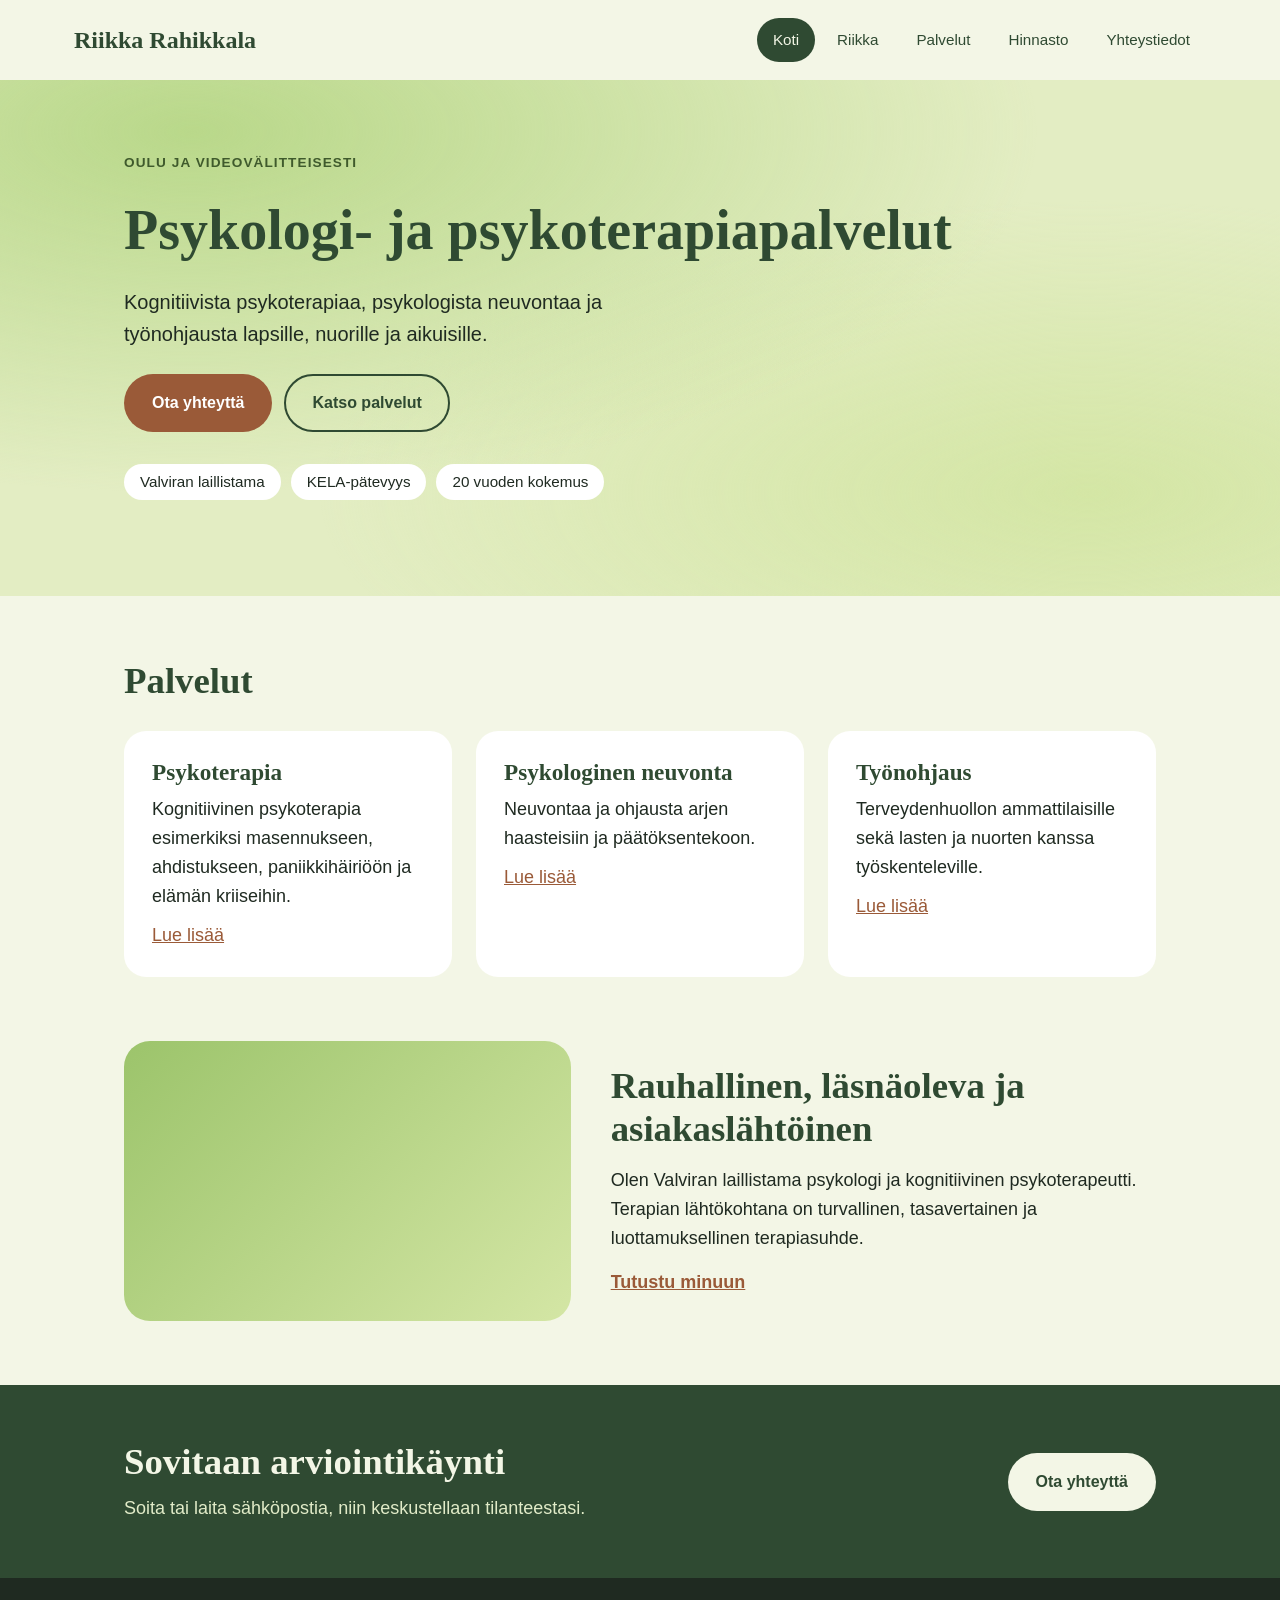
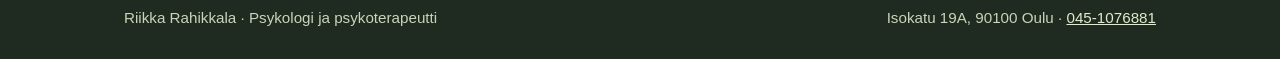
==== index.html @ 6160d8fe "Uusi sivusto: koti, riikka, palvelut, hinnasto, yhteystiedot Co-Authored-By: Claude Sonnet 5.5 <nore" ====
<!doctype html>
<html lang="fi">
<head>
<meta charset="utf-8">
<meta name="viewport" content="width=device-width, initial-scale=1">
<title>Riikka Rahikkala – psykologi- ja psykoterapiapalvelut Oulussa</title>
<meta name="description" content="Kognitiivista psykoterapiaa, psykologista neuvontaa ja työnohjausta Oulun seudulla ja videovälitteisesti.">
<link rel="canonical" href="https://ramirahikkala.github.io/riikka-rahikkala/">
<meta property="og:type" content="website">
<meta property="og:locale" content="fi_FI">
<meta property="og:title" content="Riikka Rahikkala – psykologi- ja psykoterapiapalvelut Oulussa">
<meta property="og:description" content="Kognitiivista psykoterapiaa, psykologista neuvontaa ja työnohjausta Oulun seudulla ja videovälitteisesti.">
<meta property="og:url" content="https://ramirahikkala.github.io/riikka-rahikkala/">
<meta name="theme-color" content="#2F4A32">
<link rel="stylesheet" href="style.css">
<script type="application/ld+json">
{"@context":"https://schema.org","@type":"Psychologist","name":"Riikka Rahikkala","description":"Psykologi- ja psykoterapiapalvelut Oulun seudulla ja videovälitteisesti.","url":"https://ramirahikkala.github.io/riikka-rahikkala/","telephone":"+358451076881","address":{"@type":"PostalAddress","streetAddress":"Isokatu 19A","postalCode":"90100","addressLocality":"Oulu","addressCountry":"FI"},"areaServed":"Oulu"}
</script>
</head>
<body>
<a class="skip" href="#sisalto">Siirry sisältöön</a>
<header class="hd">
<a class="logo" href="./">Riikka Rahikkala</a>
<nav class="nav" aria-label="Päävalikko"><a href="./" aria-current="page">Koti</a><a href="riikka/">Riikka</a><a href="palvelut/">Palvelut</a><a href="hinnasto/">Hinnasto</a><a href="yhteystiedot/">Yhteystiedot</a></nav>
</header>
<main id="sisalto">
<section class="hero"><div class="wrap">
<p class="eyebrow">Oulu ja videovälitteisesti</p>
<h1>Psykologi- ja psykoterapiapalvelut</h1>
<p class="lead">Kognitiivista psykoterapiaa, psykologista neuvontaa ja työnohjausta lapsille, nuorille ja aikuisille.</p>
<div class="btns"><a class="btn p" href="yhteystiedot/">Ota yhteyttä</a><a class="btn s" href="palvelut/">Katso palvelut</a></div>
<ul class="chips"><li>Valviran laillistama</li><li>KELA-pätevyys</li><li>20 vuoden kokemus</li></ul>
</div></section>
<section class="section"><div class="wrap">
<h2>Palvelut</h2>
<div class="grid3" style="margin-top:28px">
<div class="card"><h3>Psykoterapia</h3><p>Kognitiivinen psykoterapia esimerkiksi masennukseen, ahdistukseen, paniikkihäiriöön ja elämän kriiseihin.</p><a href="palvelut/">Lue lisää</a></div>
<div class="card"><h3>Psykologinen neuvonta</h3><p>Neuvontaa ja ohjausta arjen haasteisiin ja päätöksentekoon.</p><a href="palvelut/">Lue lisää</a></div>
<div class="card"><h3>Työnohjaus</h3><p>Terveydenhuollon ammattilaisille sekä lasten ja nuorten kanssa työskenteleville.</p><a href="palvelut/">Lue lisää</a></div>
</div></div></section>
<section class="section" style="padding-top:0"><div class="wrap split">
<div class="ph" role="img" aria-label="Vihreä lehtikuvitus"></div>
<div style="flex:1.4 1 340px;display:flex;flex-direction:column;gap:16px">
<h2>Rauhallinen, läsnäoleva ja asiakaslähtöinen</h2>
<p style="margin:0">Olen Valviran laillistama psykologi ja kognitiivinen psykoterapeutti. Terapian lähtökohtana on turvallinen, tasavertainen ja luottamuksellinen terapiasuhde.</p>
<p style="margin:0"><a href="riikka/"><strong>Tutustu minuun</strong></a></p>
</div></div></section>
<section class="cta"><div class="wrap">
<div><h2>Sovitaan arviointikäynti</h2><p>Soita tai laita sähköpostia, niin keskustellaan tilanteestasi.</p></div>
<a class="btn l" href="yhteystiedot/">Ota yhteyttä</a>
</div></section>
</main>
<footer class="ft"><div class="wrap">
<span>Riikka Rahikkala · Psykologi ja psykoterapeutti</span>
<span>Isokatu 19A, 90100 Oulu · <a href="tel:+358451076881">045-1076881</a></span>
</div></footer>
<script src="script.js"></script>
</body>
</html>
---- style.css ----
:root{--bg:#F3F6E6;--green:#2F4A32;--leaf:#E1EBC8;--sage:#E3EDC3;--clay:#9A5A38;--clay-d:#7F4A2E;--ink:#1F2A21;--muted:#4A5A4C;--dark:#1F2A21}
*{box-sizing:border-box}
html{-webkit-text-size-adjust:100%}
body{margin:0;font-family:"Segoe UI",Roboto,"Helvetica Neue",Arial,sans-serif;color:var(--ink);background:var(--bg);line-height:1.6;font-size:18px}
h1,h2,h3{font-family:Georgia,"Times New Roman",serif;color:var(--green);font-weight:600;margin:0;line-height:1.15}
h1{font-size:clamp(2.2rem,5vw,3.5rem)}
h2{font-size:clamp(1.6rem,3.2vw,2.3rem)}
h3{font-size:1.45rem}
a{color:var(--clay)}a:hover{color:var(--clay-d)}
:focus-visible{outline:3px solid var(--clay);outline-offset:2px}
.skip{position:absolute;left:-999px;top:8px;background:#fff;padding:8px 14px;border-radius:8px;z-index:10}
.skip:focus{left:8px}
.wrap{max-width:1080px;margin:0 auto;padding:0 24px}
.hd{display:flex;flex-wrap:wrap;align-items:center;justify-content:space-between;gap:12px 16px;padding:18px 24px;max-width:1180px;margin:0 auto}
.logo{font-family:Georgia,serif;font-size:1.5rem;font-weight:600;color:var(--green);text-decoration:none}
.nav{display:flex;flex-wrap:wrap;gap:6px}
.nav a{padding:10px 16px;border-radius:999px;color:var(--green);text-decoration:none;font-weight:500;font-size:.95rem}
.nav a:hover{background:var(--leaf);color:var(--green)}
.nav a[aria-current=page]{background:var(--green);color:var(--bg)}
.btn{display:inline-block;padding:14px 26px;border-radius:999px;font-weight:600;text-decoration:none;font-size:1rem;border:2px solid transparent}
.btn.p{background:var(--clay);color:#fff}.btn.p:hover{background:var(--clay-d);color:#fff}
.btn.s{border-color:var(--green);color:var(--green)}.btn.s:hover{background:var(--leaf);color:var(--green)}
.btn.l{background:var(--bg);color:var(--green)}.btn.l:hover{background:#fff;color:var(--green)}
.btns{display:flex;flex-wrap:wrap;gap:12px}
.hero{background:radial-gradient(ellipse at 15% 10%,#B9D88A 0%,transparent 55%),radial-gradient(ellipse at 85% 80%,#D4E6A5 0%,transparent 50%),var(--sage)}
.hero .wrap{padding-top:72px;padding-bottom:96px;display:flex;flex-direction:column;gap:24px;align-items:flex-start}
.eyebrow{margin:0;font-weight:600;letter-spacing:.08em;text-transform:uppercase;font-size:.85rem;color:#3F5A2C}
.lead{margin:0;font-size:1.25rem;max-width:36rem}
.chips{display:flex;flex-wrap:wrap;gap:10px;padding:0;margin:8px 0 0;list-style:none}
.chips li{background:#fff;border-radius:999px;padding:6px 16px;font-size:.95rem}
.section{padding:64px 0}
.grid3{display:grid;grid-template-columns:repeat(3,minmax(0,1fr));gap:24px}
.card{background:#fff;border-radius:22px;padding:28px;display:flex;flex-direction:column;gap:10px}
.card p{margin:0}
.split{display:flex;flex-wrap:wrap;gap:40px;align-items:center}
.ph{flex:1 1 300px;min-height:280px;border-radius:26px;background:linear-gradient(135deg,#9CC46B,#D4E6A5)}
.cta{background:var(--green);color:var(--bg);padding:56px 0}
.cta h2{color:var(--bg)}.cta p{margin:10px 0 0;color:var(--leaf)}
.cta .wrap{display:flex;flex-wrap:wrap;gap:24px;align-items:center;justify-content:space-between}
.page{padding:40px 0 80px;display:flex;flex-direction:column;gap:28px}
.box{background:#fff;border-radius:24px;padding:32px}
.three{display:grid;grid-template-columns:repeat(3,minmax(0,1fr));gap:16px}
.three>div{background:var(--bg);border-radius:16px;padding:18px}
.steps{list-style:none;padding:0;margin:0;display:flex;flex-direction:column;gap:18px;counter-reset:s}
.steps li{display:flex;gap:16px;align-items:flex-start;counter-increment:s}
.steps li::before{content:counter(s);flex:none;width:40px;height:40px;border-radius:50%;background:var(--green);color:var(--bg);display:flex;align-items:center;justify-content:center;font-weight:600}
.stats{display:grid;grid-template-columns:repeat(3,minmax(0,1fr));gap:20px}
.stats .big{font-family:Georgia,serif;font-size:2.4rem;color:var(--green);margin:0;line-height:1.1}
.price-row{display:flex;flex-wrap:wrap;align-items:baseline;justify-content:space-between;gap:6px 24px;padding:22px 0;border-bottom:1px solid #D8E3BC}
.price-row:last-child{border-bottom:0}
.price-row h2{font-size:1.5rem}.price-row p{margin:2px 0 0;color:var(--muted);font-size:1rem}
.price{font-family:Georgia,serif;font-size:2rem;color:var(--green);white-space:nowrap}
.note{background:var(--sage);border-radius:24px;padding:28px 32px}
.note p{margin:10px 0 0}
.contact dt{font-size:.85rem;font-weight:600;letter-spacing:.08em;text-transform:uppercase;color:#3F5A2C;margin-top:20px}
.contact dt:first-child{margin-top:0}
.contact dd{margin:4px 0 0;font-size:1.5rem}
.contact a{color:var(--ink)}.contact a:hover{color:var(--clay)}
.ft{background:var(--dark);color:#C9D4B8;padding:28px 0;font-size:.95rem}
.ft .wrap{display:flex;flex-wrap:wrap;gap:12px 40px;justify-content:space-between}
.ft a{color:var(--leaf)}.ft a:hover{color:#fff}
@media(max-width:760px){body{font-size:17px}.grid3,.three,.stats{grid-template-columns:1fr}.hero .wrap{padding-top:48px;padding-bottom:56px}.section{padding:44px 0}.box{padding:24px}.hd{padding:14px 16px}.wrap{padding:0 16px}}
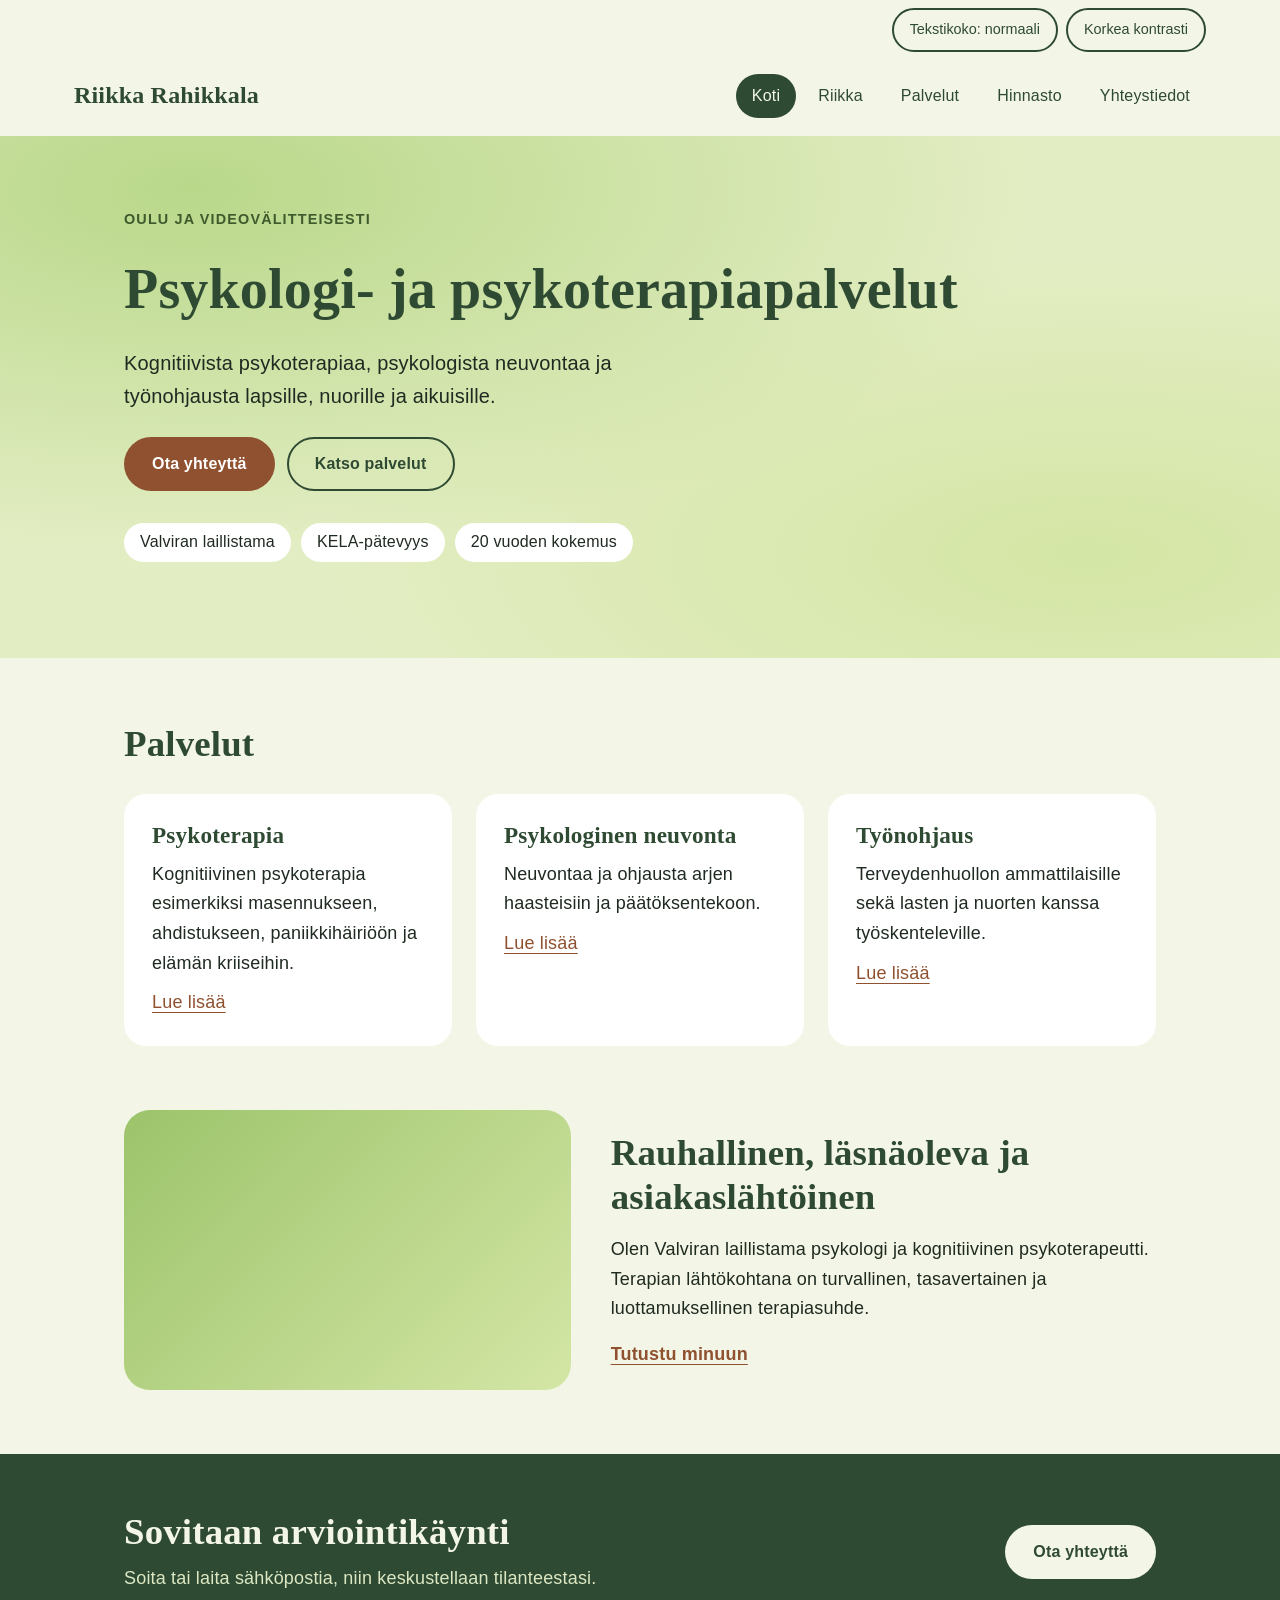
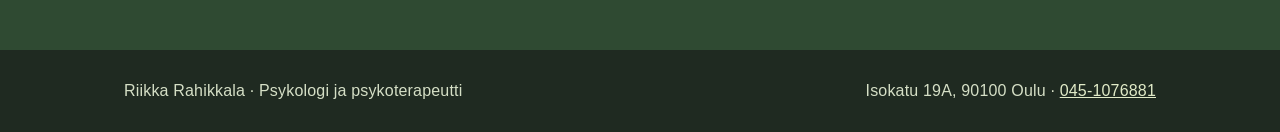
==== commit 3baf943d: "Saavutettavuus: tekstikoko- ja kontrastiasetukset, tumma tila, isommat kosketusalueet Co-Authored-By" ====
--- a/index.html
+++ b/index.html
@@ -11,6 +11,7 @@
 <meta property="og:title" content="Riikka Rahikkala – psykologi- ja psykoterapiapalvelut Oulussa">
 <meta property="og:description" content="Kognitiivista psykoterapiaa, psykologista neuvontaa ja työnohjausta Oulun seudulla ja videovälitteisesti.">
 <meta property="og:url" content="https://ramirahikkala.github.io/riikka-rahikkala/">
+<meta name="color-scheme" content="light dark">
 <meta name="theme-color" content="#2F4A32">
 <link rel="stylesheet" href="style.css">
 <script type="application/ld+json">
@@ -34,12 +35,12 @@
 <section class="section"><div class="wrap">
 <h2>Palvelut</h2>
 <div class="grid3" style="margin-top:28px">
-<div class="card"><h3>Psykoterapia</h3><p>Kognitiivinen psykoterapia esimerkiksi masennukseen, ahdistukseen, paniikkihäiriöön ja elämän kriiseihin.</p><a href="palvelut/">Lue lisää</a></div>
-<div class="card"><h3>Psykologinen neuvonta</h3><p>Neuvontaa ja ohjausta arjen haasteisiin ja päätöksentekoon.</p><a href="palvelut/">Lue lisää</a></div>
-<div class="card"><h3>Työnohjaus</h3><p>Terveydenhuollon ammattilaisille sekä lasten ja nuorten kanssa työskenteleville.</p><a href="palvelut/">Lue lisää</a></div>
+<div class="card"><h3>Psykoterapia</h3><p>Kognitiivinen psykoterapia esimerkiksi masennukseen, ahdistukseen, paniikkihäiriöön ja elämän kriiseihin.</p><a href="palvelut/">Lue lisää<span class="sr">: Psykoterapia</span></a></div>
+<div class="card"><h3>Psykologinen neuvonta</h3><p>Neuvontaa ja ohjausta arjen haasteisiin ja päätöksentekoon.</p><a href="palvelut/">Lue lisää<span class="sr">: Psykologinen neuvonta</span></a></div>
+<div class="card"><h3>Työnohjaus</h3><p>Terveydenhuollon ammattilaisille sekä lasten ja nuorten kanssa työskenteleville.</p><a href="palvelut/">Lue lisää<span class="sr">: Työnohjaus</span></a></div>
 </div></div></section>
 <section class="section" style="padding-top:0"><div class="wrap split">
-<div class="ph" role="img" aria-label="Vihreä lehtikuvitus"></div>
+<div class="ph" aria-hidden="true"></div>
 <div style="flex:1.4 1 340px;display:flex;flex-direction:column;gap:16px">
 <h2>Rauhallinen, läsnäoleva ja asiakaslähtöinen</h2>
 <p style="margin:0">Olen Valviran laillistama psykologi ja kognitiivinen psykoterapeutti. Terapian lähtökohtana on turvallinen, tasavertainen ja luottamuksellinen terapiasuhde.</p>
--- a/style.css
+++ b/style.css
@@ -1,44 +1,53 @@
-:root{--bg:#F3F6E6;--green:#2F4A32;--leaf:#E1EBC8;--sage:#E3EDC3;--clay:#9A5A38;--clay-d:#7F4A2E;--ink:#1F2A21;--muted:#4A5A4C;--dark:#1F2A21}
+:root{color-scheme:light dark;--bg:#F3F6E6;--card:#fff;--green:#2F4A32;--leaf:#E1EBC8;--sage:#E3EDC3;--clay:#8F5130;--clay-d:#6F3E24;--ink:#1F2A21;--muted:#4A5A4C;--dark:#1F2A21;--btn:#8F5130;--btn-h:#6F3E24;--on-btn:#fff;--cta:#2F4A32;--cta-fg:#F3F6E6;--eyebrow:#3F5A2C;--line:#D8E3BC;--hero:radial-gradient(ellipse at 15% 10%,#B9D88A 0%,transparent 55%),radial-gradient(ellipse at 85% 80%,#D4E6A5 0%,transparent 50%),#E3EDC3}
+@media(prefers-color-scheme:dark){:root{--bg:#121A15;--card:#1C2820;--green:#BFD8A0;--leaf:#2B3A2D;--sage:#1E2B21;--clay:#E0A27E;--clay-d:#F0BE9F;--ink:#E8EEDD;--muted:#B5C2B0;--dark:#0B110D;--btn:#E0A27E;--btn-h:#F0BE9F;--on-btn:#1A1008;--cta:#1E2B21;--cta-fg:#F3F6E6;--eyebrow:#BFD8A0;--line:#2B3A2D;--hero:radial-gradient(ellipse at 15% 10%,#2C4A2A 0%,transparent 55%),#16221A}}
 *{box-sizing:border-box}
-html{-webkit-text-size-adjust:100%}
-body{margin:0;font-family:"Segoe UI",Roboto,"Helvetica Neue",Arial,sans-serif;color:var(--ink);background:var(--bg);line-height:1.6;font-size:18px}
-h1,h2,h3{font-family:Georgia,"Times New Roman",serif;color:var(--green);font-weight:600;margin:0;line-height:1.15}
+html{-webkit-text-size-adjust:100%;font-size:100%}
+body{margin:0;font-family:"Segoe UI",Roboto,"Helvetica Neue",Arial,sans-serif;color:var(--ink);background:var(--bg);line-height:1.65;font-size:1.125rem;letter-spacing:.01em}
+h1,h2,h3{font-family:Georgia,"Times New Roman",serif;color:var(--green);font-weight:600;margin:0;line-height:1.2}
 h1{font-size:clamp(2.2rem,5vw,3.5rem)}
 h2{font-size:clamp(1.6rem,3.2vw,2.3rem)}
 h3{font-size:1.45rem}
+p{max-width:44rem}
 a{color:var(--clay)}a:hover{color:var(--clay-d)}
-:focus-visible{outline:3px solid var(--clay);outline-offset:2px}
-.skip{position:absolute;left:-999px;top:8px;background:#fff;padding:8px 14px;border-radius:8px;z-index:10}
+main a:not(.btn){text-decoration:underline;text-underline-offset:.2em;text-decoration-thickness:.08em}
+:focus-visible{outline:3px solid var(--clay);outline-offset:3px;border-radius:4px}
+.cta :focus-visible,.ft :focus-visible{outline-color:#fff}
+.skip{position:absolute;left:-999px;top:8px;background:#fff;color:#000;padding:12px 18px;border-radius:8px;z-index:10;font-weight:600}
 .skip:focus{left:8px}
+.sr{position:absolute;width:1px;height:1px;overflow:hidden;clip:rect(0 0 0 0);white-space:nowrap}
 .wrap{max-width:1080px;margin:0 auto;padding:0 24px}
-.hd{display:flex;flex-wrap:wrap;align-items:center;justify-content:space-between;gap:12px 16px;padding:18px 24px;max-width:1180px;margin:0 auto}
+.a11y{display:flex;flex-wrap:wrap;gap:8px;justify-content:flex-end;padding:8px 24px;max-width:1180px;margin:0 auto;font-size:.9rem}
+.a11y button{font:inherit;min-height:44px;padding:8px 16px;border-radius:999px;border:2px solid var(--green);background:transparent;color:var(--green);cursor:pointer}
+.a11y button:hover{background:var(--leaf)}
+.a11y button[aria-pressed=true]{background:var(--green);color:var(--bg)}
+.hd{display:flex;flex-wrap:wrap;align-items:center;justify-content:space-between;gap:12px 16px;padding:14px 24px 18px;max-width:1180px;margin:0 auto}
 .logo{font-family:Georgia,serif;font-size:1.5rem;font-weight:600;color:var(--green);text-decoration:none}
 .nav{display:flex;flex-wrap:wrap;gap:6px}
-.nav a{padding:10px 16px;border-radius:999px;color:var(--green);text-decoration:none;font-weight:500;font-size:.95rem}
+.nav a{display:inline-flex;align-items:center;min-height:44px;padding:8px 16px;border-radius:999px;color:var(--green);text-decoration:none;font-weight:500;font-size:1rem}
 .nav a:hover{background:var(--leaf);color:var(--green)}
 .nav a[aria-current=page]{background:var(--green);color:var(--bg)}
-.btn{display:inline-block;padding:14px 26px;border-radius:999px;font-weight:600;text-decoration:none;font-size:1rem;border:2px solid transparent}
-.btn.p{background:var(--clay);color:#fff}.btn.p:hover{background:var(--clay-d);color:#fff}
+.btn{display:inline-flex;align-items:center;min-height:48px;padding:12px 26px;border-radius:999px;font-weight:600;text-decoration:none;font-size:1rem;border:2px solid transparent}
+.btn.p{background:var(--btn);color:var(--on-btn)}.btn.p:hover{background:var(--btn-h);color:var(--on-btn)}
 .btn.s{border-color:var(--green);color:var(--green)}.btn.s:hover{background:var(--leaf);color:var(--green)}
-.btn.l{background:var(--bg);color:var(--green)}.btn.l:hover{background:#fff;color:var(--green)}
+.btn.l{background:var(--cta-fg);color:var(--cta)}.btn.l:hover{background:#fff;color:var(--cta)}
 .btns{display:flex;flex-wrap:wrap;gap:12px}
-.hero{background:radial-gradient(ellipse at 15% 10%,#B9D88A 0%,transparent 55%),radial-gradient(ellipse at 85% 80%,#D4E6A5 0%,transparent 50%),var(--sage)}
+.hero{background:var(--hero)}
 .hero .wrap{padding-top:72px;padding-bottom:96px;display:flex;flex-direction:column;gap:24px;align-items:flex-start}
-.eyebrow{margin:0;font-weight:600;letter-spacing:.08em;text-transform:uppercase;font-size:.85rem;color:#3F5A2C}
+.eyebrow{margin:0;font-weight:600;letter-spacing:.08em;text-transform:uppercase;font-size:.9rem;color:var(--eyebrow)}
 .lead{margin:0;font-size:1.25rem;max-width:36rem}
 .chips{display:flex;flex-wrap:wrap;gap:10px;padding:0;margin:8px 0 0;list-style:none}
-.chips li{background:#fff;border-radius:999px;padding:6px 16px;font-size:.95rem}
+.chips li{background:var(--card);border-radius:999px;padding:6px 16px;font-size:1rem}
 .section{padding:64px 0}
 .grid3{display:grid;grid-template-columns:repeat(3,minmax(0,1fr));gap:24px}
-.card{background:#fff;border-radius:22px;padding:28px;display:flex;flex-direction:column;gap:10px}
+.card{background:var(--card);border-radius:22px;padding:28px;display:flex;flex-direction:column;gap:10px}
 .card p{margin:0}
 .split{display:flex;flex-wrap:wrap;gap:40px;align-items:center}
 .ph{flex:1 1 300px;min-height:280px;border-radius:26px;background:linear-gradient(135deg,#9CC46B,#D4E6A5)}
-.cta{background:var(--green);color:var(--bg);padding:56px 0}
-.cta h2{color:var(--bg)}.cta p{margin:10px 0 0;color:var(--leaf)}
+.cta{background:var(--cta);color:var(--cta-fg);padding:56px 0}
+.cta h2{color:var(--cta-fg)}.cta p{margin:10px 0 0;color:#DCE8C4}
 .cta .wrap{display:flex;flex-wrap:wrap;gap:24px;align-items:center;justify-content:space-between}
 .page{padding:40px 0 80px;display:flex;flex-direction:column;gap:28px}
-.box{background:#fff;border-radius:24px;padding:32px}
+.box{background:var(--card);border-radius:24px;padding:32px}
 .three{display:grid;grid-template-columns:repeat(3,minmax(0,1fr));gap:16px}
 .three>div{background:var(--bg);border-radius:16px;padding:18px}
 .steps{list-style:none;padding:0;margin:0;display:flex;flex-direction:column;gap:18px;counter-reset:s}
@@ -46,17 +55,27 @@
 .steps li::before{content:counter(s);flex:none;width:40px;height:40px;border-radius:50%;background:var(--green);color:var(--bg);display:flex;align-items:center;justify-content:center;font-weight:600}
 .stats{display:grid;grid-template-columns:repeat(3,minmax(0,1fr));gap:20px}
 .stats .big{font-family:Georgia,serif;font-size:2.4rem;color:var(--green);margin:0;line-height:1.1}
-.price-row{display:flex;flex-wrap:wrap;align-items:baseline;justify-content:space-between;gap:6px 24px;padding:22px 0;border-bottom:1px solid #D8E3BC}
+.price-row{display:flex;flex-wrap:wrap;align-items:baseline;justify-content:space-between;gap:6px 24px;padding:22px 0;border-bottom:1px solid var(--line)}
 .price-row:last-child{border-bottom:0}
 .price-row h2{font-size:1.5rem}.price-row p{margin:2px 0 0;color:var(--muted);font-size:1rem}
 .price{font-family:Georgia,serif;font-size:2rem;color:var(--green);white-space:nowrap}
 .note{background:var(--sage);border-radius:24px;padding:28px 32px}
 .note p{margin:10px 0 0}
-.contact dt{font-size:.85rem;font-weight:600;letter-spacing:.08em;text-transform:uppercase;color:#3F5A2C;margin-top:20px}
+.contact dt{font-size:.9rem;font-weight:600;letter-spacing:.08em;text-transform:uppercase;color:var(--eyebrow);margin-top:20px}
 .contact dt:first-child{margin-top:0}
-.contact dd{margin:4px 0 0;font-size:1.5rem}
+.contact dd{margin:4px 0 0;font-size:1.5rem;overflow-wrap:anywhere}
 .contact a{color:var(--ink)}.contact a:hover{color:var(--clay)}
-.ft{background:var(--dark);color:#C9D4B8;padding:28px 0;font-size:.95rem}
+.ft{background:var(--dark);color:#D5DFC6;padding:28px 0;font-size:1rem}
 .ft .wrap{display:flex;flex-wrap:wrap;gap:12px 40px;justify-content:space-between}
-.ft a{color:var(--leaf)}.ft a:hover{color:#fff}
-@media(max-width:760px){body{font-size:17px}.grid3,.three,.stats{grid-template-columns:1fr}.hero .wrap{padding-top:48px;padding-bottom:56px}.section{padding:44px 0}.box{padding:24px}.hd{padding:14px 16px}.wrap{padding:0 16px}}
+.ft a{color:#E1EBC8}.ft a:hover{color:#fff}
+@media(max-width:760px){body{font-size:1.0625rem}.grid3,.three,.stats{grid-template-columns:1fr}.hero .wrap{padding-top:48px;padding-bottom:56px}.section{padding:44px 0}.box{padding:24px}.hd,.a11y{padding-left:16px;padding-right:16px}.wrap{padding:0 16px}}
+@media(prefers-reduced-motion:reduce){*{scroll-behavior:auto!important;transition:none!important;animation:none!important}}
+@media(prefers-contrast:more){:root{--muted:var(--ink)}.card,.box,.note,.chips li{border:2px solid currentColor}}
+@media print{.a11y,.skip,.nav,.hero{display:none}body{background:#fff;color:#000}}
+/* Käyttäjän valitsema korkea kontrasti */
+:root[data-contrast=high]{color-scheme:light;--bg:#fff;--card:#fff;--ink:#000;--muted:#000;--green:#000;--clay:#5A2A0A;--clay-d:#000;--sage:#fff;--leaf:#e3e3e3;--btn:#000;--btn-h:#333;--on-btn:#fff;--cta:#000;--cta-fg:#fff;--dark:#000;--eyebrow:#000;--line:#000;--hero:#fff}
+:root[data-contrast=high] .card,:root[data-contrast=high] .box,:root[data-contrast=high] .note,:root[data-contrast=high] .chips li,:root[data-contrast=high] .three>div{border:2px solid #000}
+:root[data-contrast=high] .ph{display:none}
+:root[data-contrast=high] a{text-decoration:underline}
+:root[data-contrast=high] .btn.l{border-color:#fff}
+:root[data-contrast=high] .cta p,:root[data-contrast=high] .ft{color:#fff}
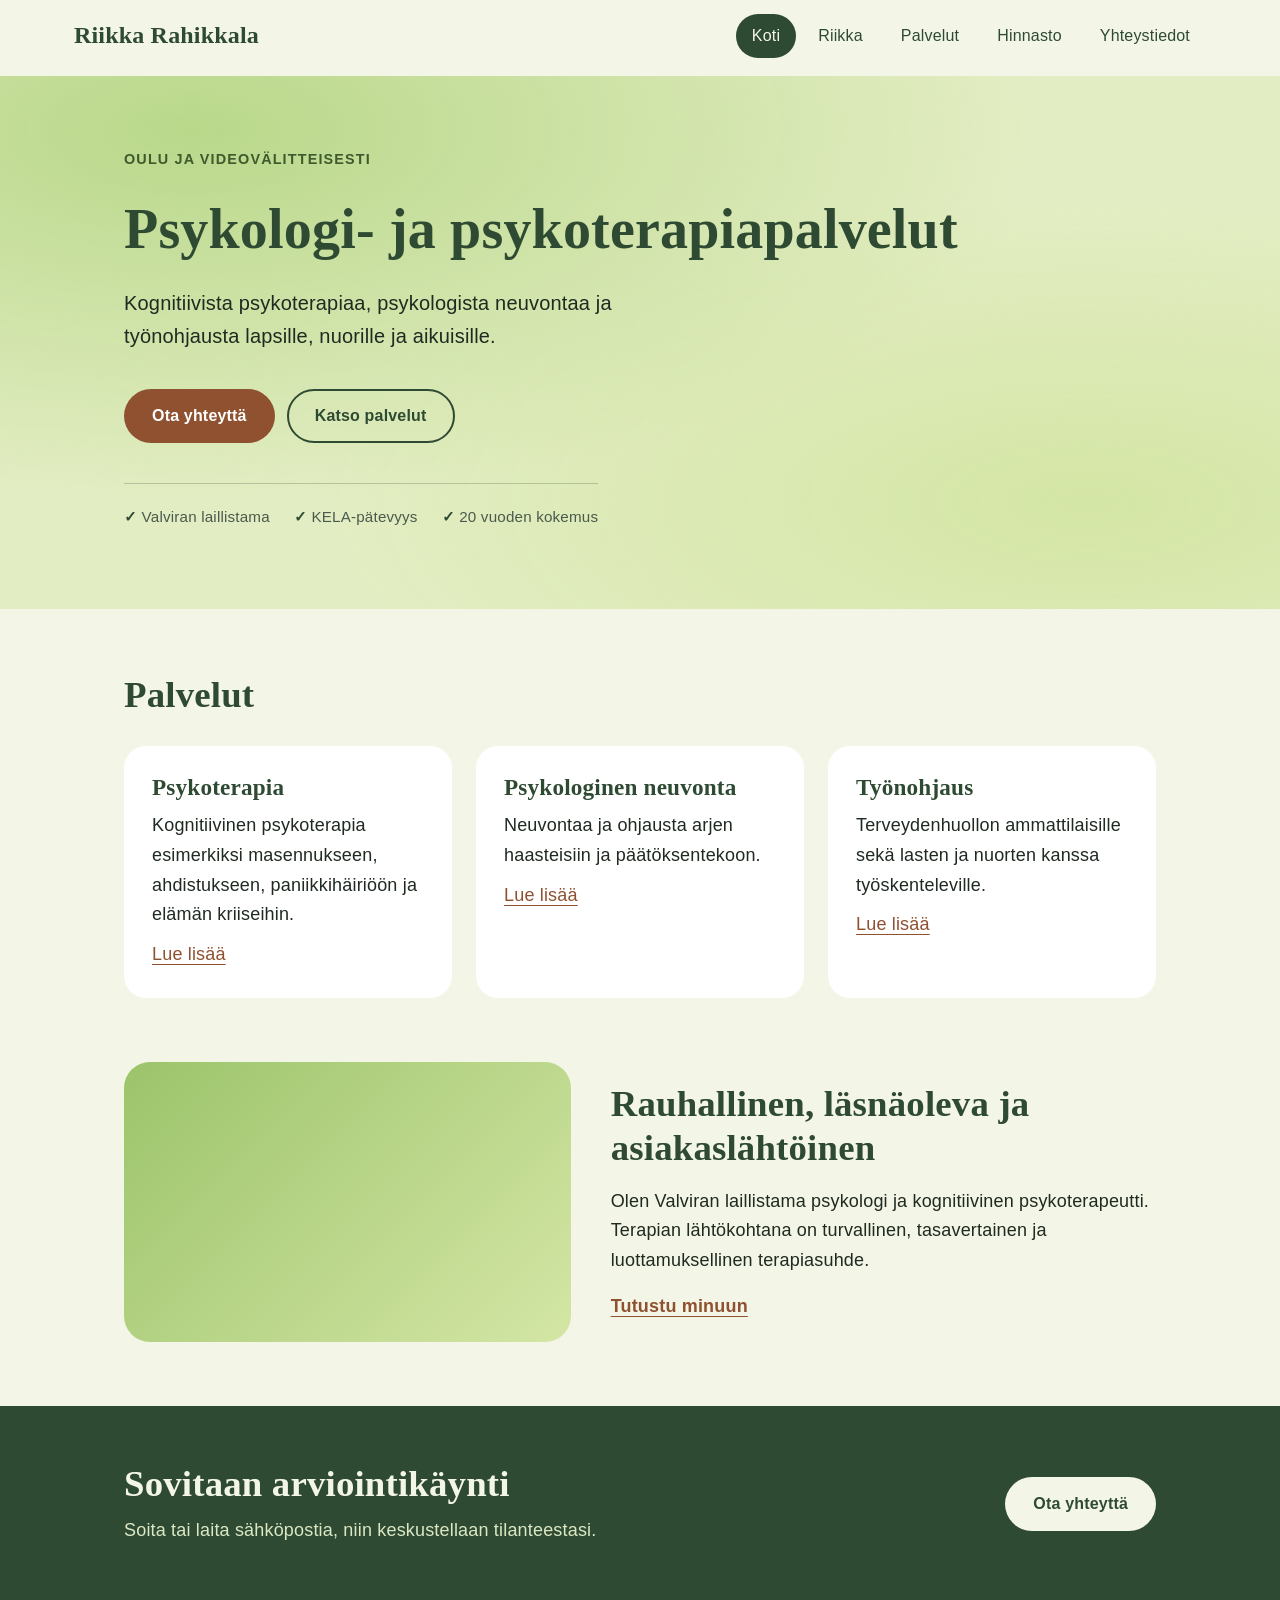
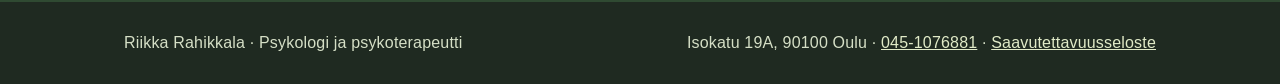
==== commit 8e85a00a: "Lisää saavutettavuusseloste Co-Authored-By: Claude Sonnet 5.5 <noreply@anthropic.com> Claude-Session" ====
--- a/index.html
+++ b/index.html
@@ -53,7 +53,7 @@
 </main>
 <footer class="ft"><div class="wrap">
 <span>Riikka Rahikkala · Psykologi ja psykoterapeutti</span>
-<span>Isokatu 19A, 90100 Oulu · <a href="tel:+358451076881">045-1076881</a></span>
+<span>Isokatu 19A, 90100 Oulu · <a href="tel:+358451076881">045-1076881</a> · <a href="saavutettavuus/">Saavutettavuusseloste</a></span>
 </div></footer>
 <script src="script.js"></script>
 </body>
--- a/style.css
+++ b/style.css
@@ -1,13 +1,12 @@
-:root{color-scheme:light dark;--bg:#F3F6E6;--card:#fff;--green:#2F4A32;--leaf:#E1EBC8;--sage:#E3EDC3;--clay:#8F5130;--clay-d:#6F3E24;--ink:#1F2A21;--muted:#4A5A4C;--dark:#1F2A21;--btn:#8F5130;--btn-h:#6F3E24;--on-btn:#fff;--cta:#2F4A32;--cta-fg:#F3F6E6;--eyebrow:#3F5A2C;--line:#D8E3BC;--hero:radial-gradient(ellipse at 15% 10%,#B9D88A 0%,transparent 55%),radial-gradient(ellipse at 85% 80%,#D4E6A5 0%,transparent 50%),#E3EDC3}
-@media(prefers-color-scheme:dark){:root{--bg:#121A15;--card:#1C2820;--green:#BFD8A0;--leaf:#2B3A2D;--sage:#1E2B21;--clay:#E0A27E;--clay-d:#F0BE9F;--ink:#E8EEDD;--muted:#B5C2B0;--dark:#0B110D;--btn:#E0A27E;--btn-h:#F0BE9F;--on-btn:#1A1008;--cta:#1E2B21;--cta-fg:#F3F6E6;--eyebrow:#BFD8A0;--line:#2B3A2D;--hero:radial-gradient(ellipse at 15% 10%,#2C4A2A 0%,transparent 55%),#16221A}}
+:root{color-scheme:light;--bg:#F3F6E6;--card:#fff;--green:#2F4A32;--leaf:#E1EBC8;--sage:#E3EDC3;--clay:#8F5130;--clay-d:#6F3E24;--ink:#1F2A21;--muted:#4A5A4C;--dark:#1F2A21;--btn:#8F5130;--btn-h:#6F3E24;--on-btn:#fff;--cta:#2F4A32;--cta-fg:#F3F6E6;--eyebrow:#3F5A2C;--line:#D8E3BC;--hero:radial-gradient(ellipse at 15% 10%,#B9D88A 0%,transparent 55%),radial-gradient(ellipse at 85% 80%,#D4E6A5 0%,transparent 50%),#E3EDC3}
 *{box-sizing:border-box}
 html{-webkit-text-size-adjust:100%;font-size:100%}
 body{margin:0;font-family:"Segoe UI",Roboto,"Helvetica Neue",Arial,sans-serif;color:var(--ink);background:var(--bg);line-height:1.65;font-size:1.125rem;letter-spacing:.01em}
-h1,h2,h3{font-family:Georgia,"Times New Roman",serif;color:var(--green);font-weight:600;margin:0;line-height:1.2}
-h1{font-size:clamp(2.2rem,5vw,3.5rem)}
+h1,h2,h3{overflow-wrap:break-word;hyphens:auto;font-family:Georgia,"Times New Roman",serif;color:var(--green);font-weight:600;margin:0;line-height:1.2}
+h1{font-size:clamp(1.85rem,6.5vw,3.5rem)}
 h2{font-size:clamp(1.6rem,3.2vw,2.3rem)}
 h3{font-size:1.45rem}
-p{max-width:44rem}
+p{max-width:44rem;overflow-wrap:break-word;hyphens:auto}
 a{color:var(--clay)}a:hover{color:var(--clay-d)}
 main a:not(.btn){text-decoration:underline;text-underline-offset:.2em;text-decoration-thickness:.08em}
 :focus-visible{outline:3px solid var(--clay);outline-offset:3px;border-radius:4px}
@@ -16,10 +15,6 @@
 .skip:focus{left:8px}
 .sr{position:absolute;width:1px;height:1px;overflow:hidden;clip:rect(0 0 0 0);white-space:nowrap}
 .wrap{max-width:1080px;margin:0 auto;padding:0 24px}
-.a11y{display:flex;flex-wrap:wrap;gap:8px;justify-content:flex-end;padding:8px 24px;max-width:1180px;margin:0 auto;font-size:.9rem}
-.a11y button{font:inherit;min-height:44px;padding:8px 16px;border-radius:999px;border:2px solid var(--green);background:transparent;color:var(--green);cursor:pointer}
-.a11y button:hover{background:var(--leaf)}
-.a11y button[aria-pressed=true]{background:var(--green);color:var(--bg)}
 .hd{display:flex;flex-wrap:wrap;align-items:center;justify-content:space-between;gap:12px 16px;padding:14px 24px 18px;max-width:1180px;margin:0 auto}
 .logo{font-family:Georgia,serif;font-size:1.5rem;font-weight:600;color:var(--green);text-decoration:none}
 .nav{display:flex;flex-wrap:wrap;gap:6px}
@@ -32,11 +27,12 @@
 .btn.l{background:var(--cta-fg);color:var(--cta)}.btn.l:hover{background:#fff;color:var(--cta)}
 .btns{display:flex;flex-wrap:wrap;gap:12px}
 .hero{background:var(--hero)}
-.hero .wrap{padding-top:72px;padding-bottom:96px;display:flex;flex-direction:column;gap:24px;align-items:flex-start}
+.hero .wrap{padding-top:72px;padding-bottom:80px;display:flex;flex-direction:column;gap:24px;align-items:flex-start}
+.hero .btns{margin-top:12px}
 .eyebrow{margin:0;font-weight:600;letter-spacing:.08em;text-transform:uppercase;font-size:.9rem;color:var(--eyebrow)}
 .lead{margin:0;font-size:1.25rem;max-width:36rem}
-.chips{display:flex;flex-wrap:wrap;gap:10px;padding:0;margin:8px 0 0;list-style:none}
-.chips li{background:var(--card);border-radius:999px;padding:6px 16px;font-size:1rem}
+.chips{display:flex;flex-wrap:wrap;gap:6px 24px;padding:20px 0 0;margin:16px 0 0;list-style:none;border-top:1px solid rgba(47,74,50,.25);font-size:.95rem;color:var(--muted)}
+.chips li::before{content:"✓ ";color:var(--green);font-weight:700}
 .section{padding:64px 0}
 .grid3{display:grid;grid-template-columns:repeat(3,minmax(0,1fr));gap:24px}
 .card{background:var(--card);border-radius:22px;padding:28px;display:flex;flex-direction:column;gap:10px}
@@ -68,14 +64,31 @@
 .ft{background:var(--dark);color:#D5DFC6;padding:28px 0;font-size:1rem}
 .ft .wrap{display:flex;flex-wrap:wrap;gap:12px 40px;justify-content:space-between}
 .ft a{color:#E1EBC8}.ft a:hover{color:#fff}
-@media(max-width:760px){body{font-size:1.0625rem}.grid3,.three,.stats{grid-template-columns:1fr}.hero .wrap{padding-top:48px;padding-bottom:56px}.section{padding:44px 0}.box{padding:24px}.hd,.a11y{padding-left:16px;padding-right:16px}.wrap{padding:0 16px}}
+@media(max-width:760px){
+body{font-size:1.0625rem}
+.grid3,.three,.stats{grid-template-columns:1fr}
+.hero .wrap{padding-top:40px;padding-bottom:48px;gap:20px}
+.hero .btns{flex-direction:column;align-items:stretch;width:100%;gap:14px;margin-top:8px}
+.btns{flex-direction:column;align-items:stretch}
+.btn{justify-content:center;text-align:center}
+.chips{flex-direction:column;gap:6px;margin-top:20px}
+.section{padding:48px 0}
+.box{padding:22px}
+.note{padding:22px}
+.page{padding:24px 0 56px;gap:24px}
+.hd,.hd{gap:8px;padding-bottom:12px}
+.nav{gap:4px;margin:0 -8px}
+.nav a{padding:8px 12px;font-size:.95rem}
+.wrap{padding-left:16px;padding-right:16px}
+.split{gap:28px}
+.cta{padding:44px 0}
+.cta .wrap{flex-direction:column;align-items:stretch}
+.price-row{flex-wrap:nowrap;align-items:center;gap:16px;padding:18px 0}
+.price-row h2{font-size:1.2rem}
+.price{font-size:1.5rem}
+.card{padding:22px}
+.ft .wrap{flex-direction:column}
+}
 @media(prefers-reduced-motion:reduce){*{scroll-behavior:auto!important;transition:none!important;animation:none!important}}
 @media(prefers-contrast:more){:root{--muted:var(--ink)}.card,.box,.note,.chips li{border:2px solid currentColor}}
-@media print{.a11y,.skip,.nav,.hero{display:none}body{background:#fff;color:#000}}
-/* Käyttäjän valitsema korkea kontrasti */
-:root[data-contrast=high]{color-scheme:light;--bg:#fff;--card:#fff;--ink:#000;--muted:#000;--green:#000;--clay:#5A2A0A;--clay-d:#000;--sage:#fff;--leaf:#e3e3e3;--btn:#000;--btn-h:#333;--on-btn:#fff;--cta:#000;--cta-fg:#fff;--dark:#000;--eyebrow:#000;--line:#000;--hero:#fff}
-:root[data-contrast=high] .card,:root[data-contrast=high] .box,:root[data-contrast=high] .note,:root[data-contrast=high] .chips li,:root[data-contrast=high] .three>div{border:2px solid #000}
-:root[data-contrast=high] .ph{display:none}
-:root[data-contrast=high] a{text-decoration:underline}
-:root[data-contrast=high] .btn.l{border-color:#fff}
-:root[data-contrast=high] .cta p,:root[data-contrast=high] .ft{color:#fff}
+@media print{
